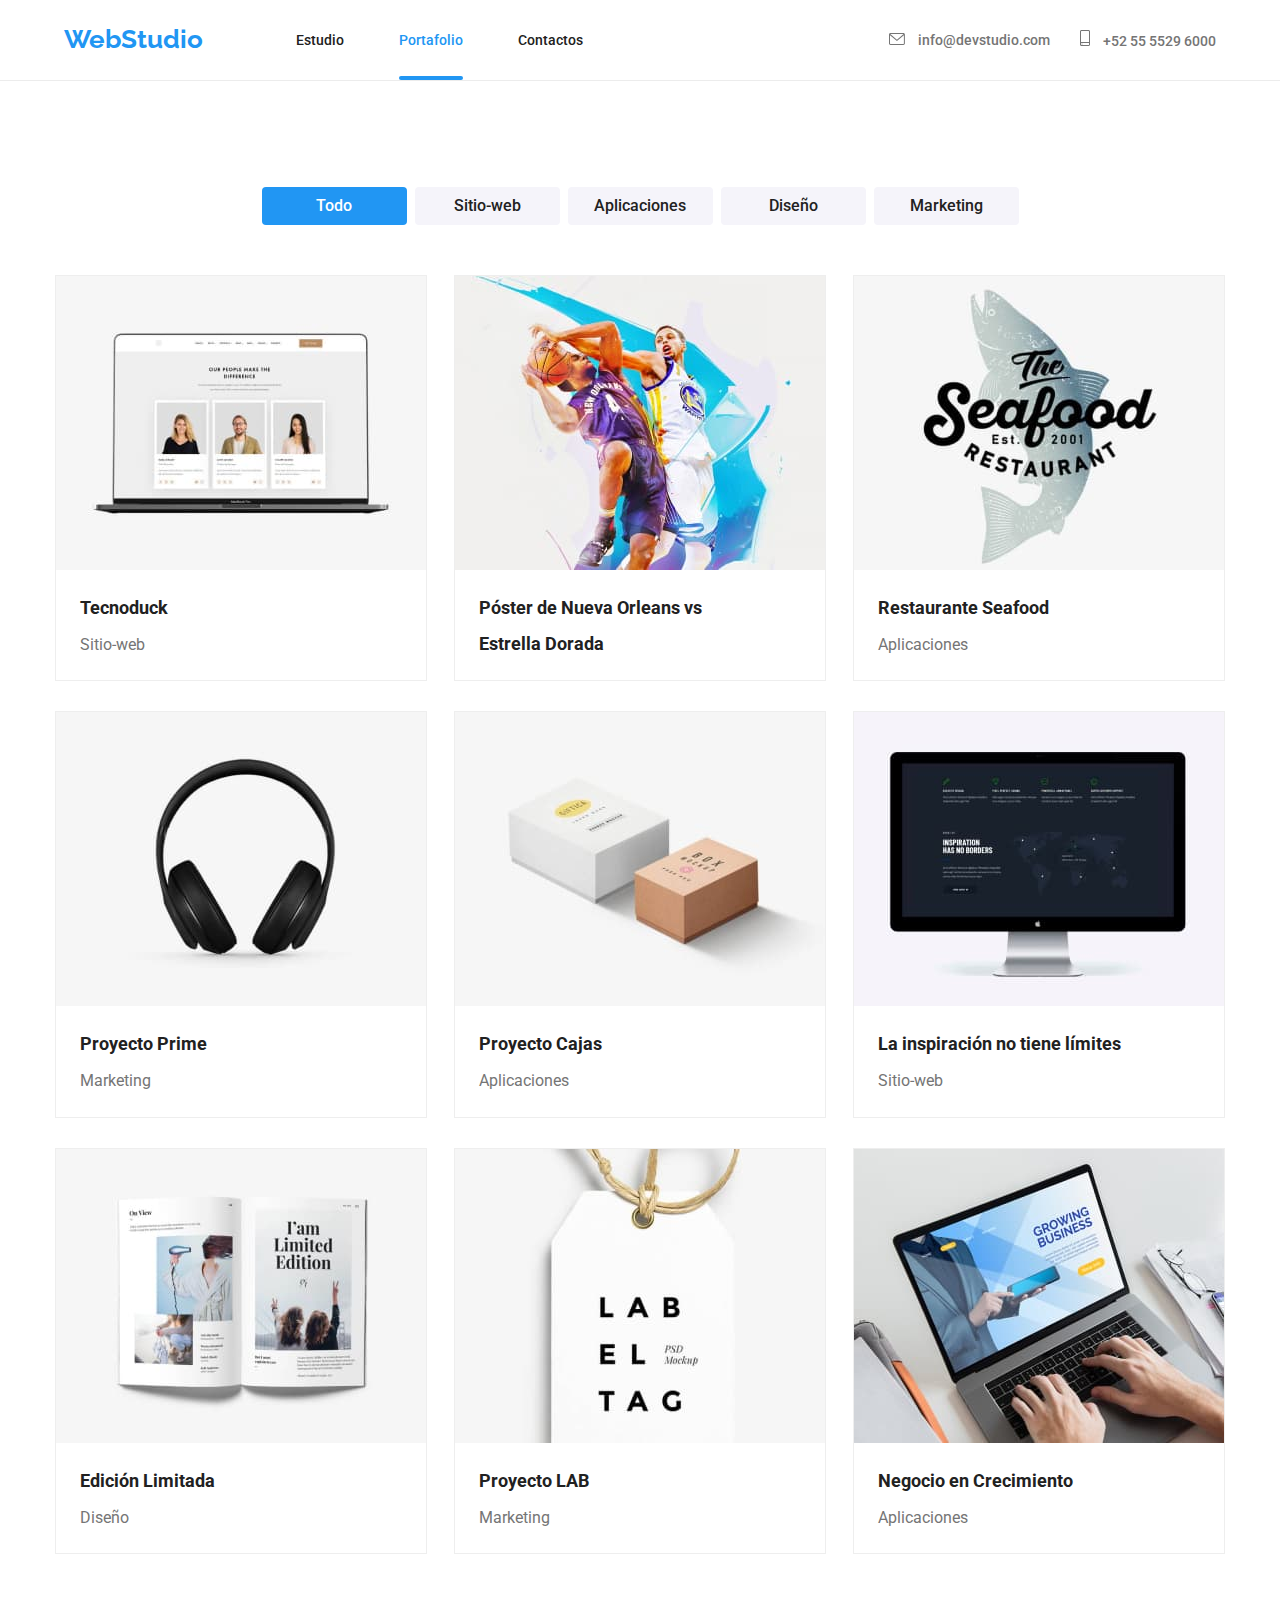
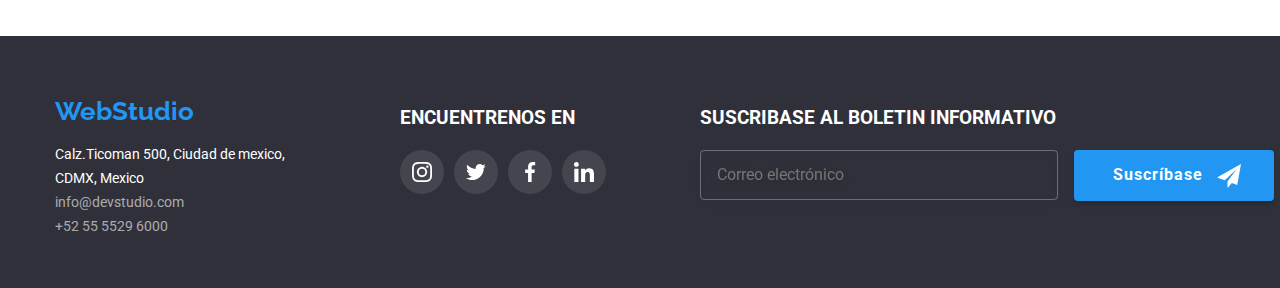
==== portfolio.html @ 09fa2d39 "first-commit" ====
<!DOCTYPE html>
<html lang="en">
  <head>
    <meta charset="UTF-8" />
    <meta http-equiv="X-UA-Compatible" content="IE=edge" />
    <meta name="viewport" content="width=device-width, initial-scale=1.0" />
    <link rel="stylesheet" href="./CSS/main.min.css" />
    <link rel="preconnect" href="https://fonts.googleapis.com" />
    <link rel="preconnect" href="https://fonts.gstatic.com" crossorigin />
    <link
      rel="stylesheet"
      href="https://cdnjs.cloudflare.com/ajax/libs/modern-normalize/1.0.0/modern-normalize.min.css"
    />
    <link
      href="https://fonts.googleapis.com/css2?family=Raleway:ital,wght@0,700;1,700&family=Roboto:ital,wght@0,400;0,500;0,700;0,900;1,400;1,500;1,700;1,900&display=swap"
      rel="stylesheet"
    />
    <title>Document</title>
  </head>
  <body>
    <header class="border-header">
      <div class="container">
        <nav class="header__navbar">
          <div class="header__logo">
            <a class="logo link" href="./index.html">WebStudio</a>
          </div>
          <ul class="link header__navigation">
            <li class="header__item">
              <a
                class="header__link"
                href="./index.html "
                target="_self"
                rel="noopener noreferrer"
                >Estudio</a
              >
            </li>
            <li class="header__item">
              <a
                class="header__link header__link--current"
                href="#"
                target="_self"
                rel="noopener noreferrer"
                >Portafolio</a
              >
            </li>
            <li class="header__item">
              <a
                class="header__link"
                href="#"
                target="_blank"
                rel="noopener noreferrer"
                >Contactos</a
              >
            </li>
          </ul>
          <div class="header">
            <ul class="link header__contacts">
              <li class="header__contact__item">
                <a
                  href="mailto:info@devstudio.com"
                  class="header__contact__link link"
                  ><svg class="header__contact__icon" width="16" height="12">
                    <use href="./images/icons.svg#icon-email"></use>
                  </svg>
                  info@devstudio.com</a
                >
              </li>
              <li class="header__contact__item padding-left">
                <a href="tel:+525555296000" class="header__contact__link link"
                  ><svg class="header__contact__icon" width="10" height="16">
                    <use href="./images/icons.svg#icon-icon-phone"></use>
                  </svg>
                  +52 55 5529 6000</a
                >
              </li>
            </ul>
          </div>
        </nav>
      </div>
    </header>
    <main>
      <div class="container">
        <ul class="link filter-buttons">
          <li class="filter-buttons__item">
            <button class="button-filter button-filter--current" type="button">
              Todo
            </button>
          </li>
          <li class="filter-buttons__item">
            <button class="button-filter button-filter--focused" type="button">
              Sitio-web
            </button>
          </li>
          <li class="filter-buttons__item">
            <button class="button-filter button-filter--focused" type="button">
              Aplicaciones
            </button>
          </li>
          <li class="filter-buttons__item">
            <button class="button-filter button-filter--focused" type="button">
              Diseño
            </button>
          </li>
          <li class="filter-buttons__item">
            <button class="button-filter button-filter--focused" type="button">
              Marketing
            </button>
          </li>
        </ul>
      </div>
      <div class="container">
        <ul class="link portfolio-section">
          <li class="portfolio-section__card portfolio-section__card--hover">
            <a class="link" href="#">
              <div class="portfolio-section__card--hidden">
                <img
                  src="./images/laptop.jpg"
                  alt="laptop-tecnoduck"
                  width="370"
                  height="294"
                />
                <div class="portfolio-section__card--overlay">
                  <p class="portfolio-section__overlay__description">
                    Tecnoduck es una plataforma de distribución de coronavirus
                    de última generación. Las compañías usan esta plataforma
                    para el espionaje digital y los ataques a los servidores
                    seguros de la competencia.
                  </p>
                </div>
              </div>
              <h3 class="portfolio-section__project">Tecnoduck</h3>
              <p class="portfolio-section__category">Sitio-web</p>
            </a>
          </li>
          <li class="portfolio-section__card portfolio-section__card--hover">
            <a class="link" href="#">
              <div class="portfolio-section__card--hidden">
                <img
                  src="./images/posterbasketball.jpg"
                  alt="poster-basketball"
                  width="370"
                  height="294"
                />
                <div class="portfolio-section__card--overlay">
                  <p class="portfolio-section__overlay__description">
                    Lorem ipsum, dolor sit amet consectetur adipisicing elit.
                    Odio nesciunt reprehenderit libero repellat dicta quisquam,
                    harum voluptates natus dolorem, porro doloribus obcaecati
                    enim hic velit dolorum maiores error modi quo.
                  </p>
                </div>
              </div>
              <h3 class="portfolio-section__project">
                Póster de Nueva Orleans vs <br />
                Estrella Dorada
              </h3>
            </a>
          </li>
          <li class="portfolio-section__card portfolio-section__card--hover">
            <a class="link" href="#">
              <div class="portfolio-section__card--hidden">
                <img
                  src="./images/restaurant.jpg"
                  alt="logo-restaurant"
                  width="370"
                  height="294"
                />
                <div class="portfolio-section__card--overlay">
                  <p class="portfolio-section__overlay__description">
                    Lorem ipsum, dolor sit amet consectetur adipisicing elit.
                    Iure odit itaque temporibus! Delectus ab in asperiores,
                    error atque omnis magni inventore maiores culpa fugiat
                    dolorem fugit dolores mollitia ipsa magnam!
                  </p>
                </div>
              </div>
              <h3 class="portfolio-section__project">Restaurante Seafood</h3>
              <p class="portfolio-section__category">Aplicaciones</p></a
            >
          </li>
          <li class="portfolio-section__card portfolio-section__card--hover">
            <a class="link" href="#"
              ><div class="portfolio-section__card--hidden">
                <img
                  src="./images/headphones.jpg"
                  alt="headphones"
                  width="370"
                  height="294"
                />
                <div class="portfolio-section__card--overlay">
                  <p class="portfolio-section__overlay__description">
                    Lorem ipsum dolor sit amet consectetur adipisicing elit.
                    Iste error voluptate illum delectus minus! Corrupti
                    reprehenderit labore, incidunt nesciunt magni porro,
                    mollitia ducimus maiores ad quae quam facere voluptatum!
                    Rem!s
                  </p>
                </div>
              </div>
              <h3 class="portfolio-section__project">Proyecto Prime</h3>
              <p class="portfolio-section__category">Marketing</p></a
            >
          </li>
          <li class="portfolio-section__card portfolio-section__card--hover">
            <a class="link" href="#"
              ><div class="portfolio-section__card--hidden">
                <img
                  src="./images/box.jpg"
                  alt="box"
                  width="370"
                  height="294"
                />
                <div class="portfolio-section__card--overlay">
                  <p class="portfolio-section__overlay__description">
                    Lorem ipsum dolor sit amet consectetur adipisicing elit.
                    Veritatis provident asperiores autem incidunt ea accusamus,
                    adipisci dolore perspiciatis tempora eum minus placeat
                    sapiente voluptatem obcaecati? Ab, maiores. Aspernatur,
                    porro iure.
                  </p>
                </div>
              </div>
              <h3 class="portfolio-section__project">Proyecto Cajas</h3>
              <p class="portfolio-section__category">Aplicaciones</p></a
            >
          </li>
          <li class="portfolio-section__card portfolio-section__card--hover">
            <a class="link" href="#"
              ><div class="portfolio-section__card--hidden">
                <img src="./images/pc.jpg" alt="pc" width="370" height="294" />
                <div class="portfolio-section__card--overlay">
                  <p class="portfolio-section__overlay__description">
                    Lorem, ipsum dolor sit amet consectetur adipisicing elit.
                    Mollitia deserunt amet iure sapiente voluptates beatae in
                    rerum possimus, debitis illo quae eveniet. Doloremque,
                    voluptatibus perspiciatis. Reiciendis expedita quibusdam
                    officia delectus?
                  </p>
                </div>
              </div>

              <h3 class="portfolio-section__project">
                La inspiración no tiene límites
              </h3>
              <p class="portfolio-section__category">Sitio-web</p></a
            >
          </li>
          <li class="portfolio-section__card portfolio-section__card--hover">
            <a class="link" href="#"
              ><div class="portfolio-section__card--hidden">
                <img
                  src="./images/book.jpg"
                  alt="book"
                  width="370"
                  height="294"
                />
                <div class="portfolio-section__card--overlay">
                  <p class="portfolio-section__overlay__description">
                    Lorem ipsum dolor sit amet consectetur adipisicing elit.
                    Tenetur recusandae totam eaque iusto mollitia veritatis eum
                    odit! Beatae, sequi. Non reiciendis, ipsa cum soluta commodi
                    ex tenetur. Et, laborum nostrum.
                  </p>
                </div>
              </div>

              <h3 class="portfolio-section__project">Edición Limitada</h3>
              <p class="portfolio-section__category">Diseño</p></a
            >
          </li>
          <li class="portfolio-section__card portfolio-section__card--hover">
            <a class="link" href="#"
              ><div class="portfolio-section__card--hidden">
                <img
                  src="./images/proyectlab.jpg"
                  alt="proyect-marketing"
                  width="370"
                  height="294"
                />
                <div class="portfolio-section__card--overlay">
                  <p class="portfolio-section__overlay__description">
                    Lorem ipsum dolor sit amet consectetur adipisicing elit.
                    Consectetur nulla fugiat vitae officia, quam veniam odit
                    sit, fuga, quisquam doloribus quis. Necessitatibus eaque
                    dicta dolores maxime maiores amet dolorum similique.
                  </p>
                </div>
              </div>

              <h3 class="portfolio-section__project">Proyecto LAB</h3>
              <p class="portfolio-section__category">Marketing</p></a
            >
          </li>
          <li class="portfolio-section__card portfolio-section__card--hover">
            <a class="link" href="#"
              ><div class="portfolio-section__card--hidden">
                <img
                  src="./images/bussines.jpg"
                  alt="app-bussines"
                  width="370"
                  height="294"
                />
                <div class="portfolio-section__card--overlay">
                  <p class="portfolio-section__overlay__description">
                    Lorem ipsum dolor sit amet consectetur adipisicing elit.
                    Voluptatum rem nesciunt, quasi consequatur consectetur
                    laudantium eveniet asperiores autem reprehenderit. Voluptate
                    voluptatem qui dolorem blanditiis molestias possimus rerum
                    tempora facere illum!
                  </p>
                </div>
              </div>
              <h3 class="portfolio-section__project">Negocio en Crecimiento</h3>
              <p class="portfolio-section__category">Aplicaciones</p></a
            >
          </li>
        </ul>
      </div>
    </main>
    <div class="footer">
      <footer class="container">
        <a class="logo link" href="./index.html"> WebStudio</a>
        <address class="contact-footer">
          <ul class="link footer-nav">
            <li class="footer-nav__item">
              <a
                class="footer-nav__link link"
                href="#"
                target="_blank"
                rel="noopner noreferrer"
                >Calz.Ticoman 500, Ciudad de mexico, CDMX, Mexico</a
              >
            </li>
            <li class="footer-nav__item">
              <a
                class="footer-nav__link--focused link"
                href="mailto:info@devstudio.com"
                >info@devstudio.com</a
              >
            </li>
            <li class="footer-nav__item">
              <a class="footer-nav__link--focused link" href="+525555296000"
                >+52 55 5529 6000</a
              >
            </li>
          </ul>
        </address>

        <div class="footer-social">
          <h3 class="footer-social__title">ENCUENTRENOS EN</h3>
          <div class="icons-socials">
            <a class="icons-socials--focused">
              <svg class="icon-social" width="20" height="20">
                <use href="./images/icons.svg#icon-instagram"></use>
              </svg>
            </a>
            <a class="icons-socials--focused">
              <svg class="icon-social" width="20" height="20">
                <use href="./images/icons.svg#icon-twitter"></use>
              </svg>
            </a>
            <a class="icons-socials--focused">
              <svg class="icon-social" width="20" height="20">
                <use href="./images/icons.svg#icon-facebook"></use>
              </svg>
            </a>
            <a class="icons-socials--focused">
              <svg class="icon-social" width="20" height="20">
                <use href="./images/icons.svg#icon-linkedin"></use>
              </svg>
            </a>
          </div>
        </div>
        <div class="suscription-footer">
          <form>
            <h3 class="suscription-footer__title">
              SUSCRIBASE AL BOLETIN INFORMATIVO
            </h3>
            <input
              class="suscription"
              type="email"
              name="email"
              placeholder="Correo electrónico"
            />
            <button class="suscription-button" type="submit">
              Suscríbase
              <svg class="suscription-button__icon" width="24" height="24">
                <use href="./images/icons.svg#icon-suscription"></use>
              </svg>
            </button>
          </form>
        </div>
      </footer>
    </div>
  </body>
</html>
---- CSS/main.min.css ----
body,button{font-family:Roboto,verdana,sans-serif!important;color:#212121}.container{width:1200px;padding-left:15px;padding-right:15px;margin-left:auto;margin-right:auto}.link{text-decoration:none;list-style-type:none}.padding-left{padding-left:30px}.section-hero{height:600px;display:-webkit-box;display:-ms-flexbox;display:flex;-webkit-box-orient:vertical;-webkit-box-direction:normal;-ms-flex-direction:column;flex-direction:column;-webkit-box-align:center;-ms-flex-align:center;align-items:center;padding-top:200px;padding-bottom:200px;padding-left:310px;padding-right:310px;margin-bottom:0;background-image:-webkit-gradient(linear,left top,right top,from(rgba(47,48,58,.4)),to(rgba(47,48,58,.4))),url(../images/bg-main.jpg);background-image:-o-linear-gradient(left,rgba(47,48,58,.4),rgba(47,48,58,.4)),url(../images/bg-main.jpg);background-image:linear-gradient(to right,rgba(47,48,58,.4),rgba(47,48,58,.4)),url(../images/bg-main.jpg);background-size:cover;background-repeat:no-repeat}.section-hero__title{color:#fff;font-weight:900;font-size:44px;line-height:1.3;text-align:center;letter-spacing:.06em;margin-top:0;margin-bottom:30px}.section-hero__button{background-color:#2196f3;color:#fff;cursor:pointer;font-weight:700;font-size:16px;line-height:1.9;border:0;border-radius:4px;width:261px;padding:10px 32px 10px 32px}.section-hero__button:hover{color:#188ce8}.section-hero__button:focus{color:#188ce8}.section-hero__button:active{color:#fff}.about-section{display:-webkit-box;display:-ms-flexbox;display:flex;-webkit-box-pack:justify;-ms-flex-pack:justify;justify-content:space-between;padding-left:0;margin:0;padding-top:89px;padding-bottom:94px}.about-section .about-section__item{padding-right:30px}.about-section .about-section__item .about-section__icon{display:-webkit-box;display:-ms-flexbox;display:flex;-webkit-box-pack:center;-ms-flex-pack:center;justify-content:center;-webkit-box-align:center;-ms-flex-align:center;align-items:center;background-color:#f5f4fa;border-radius:4px;width:270px;height:120px}.about-section .about-section__item .about-section__caption{color:#212121;font-weight:700;font-size:14px;line-height:1.1;letter-spacing:.03em;margin-top:30px}.about-section .about-section__item .about-section__content{color:#757575;font-weight:400;font-size:14px;line-height:1.7;letter-spacing:.03em}.services{display:-webkit-box;display:-ms-flexbox;display:flex;-webkit-box-orient:vertical;-webkit-box-direction:normal;-ms-flex-direction:column;flex-direction:column;padding-bottom:94px;margin-bottom:0}.services .services__title{display:-webkit-box;display:-ms-flexbox;display:flex;-webkit-box-pack:center;-ms-flex-pack:center;justify-content:center;margin-top:0;color:#212121;font-weight:700;font-size:36px;line-height:1.2;margin-bottom:55px}.service-cards{display:-webkit-box;display:-ms-flexbox;display:flex;-webkit-box-orient:horizontal;-webkit-box-direction:normal;-ms-flex-direction:row;flex-direction:row;-webkit-box-pack:justify;-ms-flex-pack:justify;justify-content:space-between;padding:0;margin-top:0;margin-bottom:0}.service-cards__card{position:relative;overflow:hidden}.service-cards__card>.service-cards__label{position:absolute;top:224px;right:0;left:0;bottom:0;margin:0;background-color:rgba(47,48,58,.8);height:70px;color:#fff;font-weight:700;font-size:14px;line-height:16px;text-align:center;display:-webkit-box;display:-ms-flexbox;display:flex;-webkit-box-pack:center;-ms-flex-pack:center;justify-content:center;-webkit-box-align:center;-ms-flex-align:center;align-items:center}.section-3{background-color:#f5f4fa;padding-top:89px;padding-bottom:94px}.our-team{display:-webkit-box;display:-ms-flexbox;display:flex;-webkit-box-orient:vertical;-webkit-box-direction:normal;-ms-flex-direction:column;flex-direction:column}.our-team .our-team__title{display:-webkit-box;display:-ms-flexbox;display:flex;-webkit-box-pack:center;-ms-flex-pack:center;justify-content:center;margin:0;padding-bottom:50px;font-weight:700;font-size:36px;letter-spacing:.03em}.team-cards{display:-webkit-box;display:-ms-flexbox;display:flex;-webkit-box-pack:justify;-ms-flex-pack:justify;justify-content:space-between;padding:0;margin:0;font-weight:500;font-size:16px;line-height:1.2}.team-cards .team-cards__member{background-color:#fff;-webkit-box-shadow:0 1px 3px rgba(0,0,0,.12),0 1px 1px rgba(0,0,0,.14),0 2px 1px rgba(0,0,0,.2);box-shadow:0 1px 3px rgba(0,0,0,.12),0 1px 1px rgba(0,0,0,.14),0 2px 1px rgba(0,0,0,.2);border-radius:0 0 4px 4px}.member-card-body{display:-webkit-box;display:-ms-flexbox;display:flex;-webkit-box-orient:vertical;-webkit-box-direction:normal;-ms-flex-direction:column;flex-direction:column;-webkit-box-align:center;-ms-flex-align:center;align-items:center;padding-bottom:30px}.member-card-body .member-card-body__name{padding:30px 0 10px 0;margin:0;font-weight:500;font-size:16px;line-height:1.2}.member-card-body .member-card-body__position{display:-webkit-box;display:-ms-flexbox;display:flex;-webkit-box-pack:center;-ms-flex-pack:center;justify-content:center;padding:0 0 16px 0;margin:0;color:#757575;font-size:16px;font-weight:400;line-height:1.2}.member-card-body__social{width:100%;display:-webkit-box;display:-ms-flexbox;display:flex;-webkit-box-pack:space-evenly;-ms-flex-pack:space-evenly;justify-content:space-evenly}.member-card-body__social .member-card-body__icon--focused{display:-ms-grid;display:grid;place-items:center;width:44px;height:44px;background-color:#fff;border-radius:50px;cursor:pointer;-webkit-transition:background-color 250ms cubic-bezier(.4,0,.2,1);-o-transition:background-color 250ms cubic-bezier(.4,0,.2,1);transition:background-color 250ms cubic-bezier(.4,0,.2,1)}.member-card-body__social .member-card-body__icon--focused:hover{background-color:#2196f3}.member-card-body__social .member-card-body__icon--focused:hover .icon--focused{fill:#fff}.member-card-body__social .member-card-body__icon--focused:focus{background-color:#2196f3}.icon{fill:#afb1bb;-webkit-transition:fill 250ms cubic-bezier(.4,0,.2,1);-o-transition:fill 250ms cubic-bezier(.4,0,.2,1);transition:fill 250ms cubic-bezier(.4,0,.2,1)}.customers{display:-webkit-box;display:-ms-flexbox;display:flex;-webkit-box-orient:vertical;-webkit-box-direction:normal;-ms-flex-direction:column;flex-direction:column;-webkit-box-pack:center;-ms-flex-pack:center;justify-content:center;-webkit-box-align:center;-ms-flex-align:center;align-items:center;width:1200px;padding:59px 0 151px 0;margin-left:auto;margin-right:auto}.customers .customers__title{font-weight:700;font-size:36px;line-height:42px;letter-spacing:.03em}.customer-logos{display:-webkit-box;display:-ms-flexbox;display:flex;-webkit-box-pack:justify;-ms-flex-pack:justify;justify-content:space-between;width:100%;padding:0}.customer-logos .customer-logos__item--focused{display:-webkit-box;display:-ms-flexbox;display:flex;-webkit-box-pack:center;-ms-flex-pack:center;justify-content:center;-webkit-box-align:center;-ms-flex-align:center;align-items:center;padding-top:9px;border:1px solid #afb1bb;border-radius:4px;width:170px;height:81px;cursor:pointer;-webkit-transition:border 250ms cubic-bezier(.4,0,.2,1);-o-transition:border 250ms cubic-bezier(.4,0,.2,1);transition:border 250ms cubic-bezier(.4,0,.2,1)}.customer-logos .customer-logos__item--focused:hover{border:1px solid #2196f3}.customer-logos .customer-logos__item--focused:hover .customer-logos__link--focused{fill:#2196f3}.customer-logos .customer-logos__item--focused .customer-logos__link--focused{fill:#afb1bb;-webkit-transition:fill 250ms cubic-bezier(.4,0,.2,1);-o-transition:fill 250ms cubic-bezier(.4,0,.2,1);transition:fill 250ms cubic-bezier(.4,0,.2,1)}.portfolio-section{display:-webkit-box;display:-ms-flexbox;display:flex;-ms-flex-wrap:wrap;flex-wrap:wrap;-webkit-box-pack:justify;-ms-flex-pack:justify;justify-content:space-between;padding:0 0 82px 0;margin:0}.portfolio-section .portfolio-section__card{position:relative;background-color:#fff;border:1px solid #eee;margin-bottom:30px;-webkit-transition:-webkit-box-shadow 250ms cubic-bezier(.4,0,.2,1);transition:-webkit-box-shadow 250ms cubic-bezier(.4,0,.2,1);-o-transition:box-shadow 250ms cubic-bezier(.4,0,.2,1);transition:box-shadow 250ms cubic-bezier(.4,0,.2,1);transition:box-shadow 250ms cubic-bezier(.4,0,.2,1),-webkit-box-shadow 250ms cubic-bezier(.4,0,.2,1)}.portfolio-section .portfolio-section__card:nth-child(n+7){margin-bottom:0}.portfolio-section .portfolio-section__card:hover .portfolio-section__card--overlay{-webkit-transform:translateY(0);-ms-transform:translateY(0);transform:translateY(0)}.portfolio-section .portfolio-section__card--hover:hover{-webkit-box-shadow:0 1px 1px rgba(0,0,0,.12),0 4px 4px rgba(0,0,0,.06),1px 4px 6px rgba(0,0,0,.16);box-shadow:0 1px 1px rgba(0,0,0,.12),0 4px 4px rgba(0,0,0,.06),1px 4px 6px rgba(0,0,0,.16)}.portfolio-section .portfolio-section__card--hover:focus{-webkit-box-shadow:0 1px 1px rgba(0,0,0,.12),0 4px 4px rgba(0,0,0,.06),1px 4px 6px rgba(0,0,0,.16);box-shadow:0 1px 1px rgba(0,0,0,.12),0 4px 4px rgba(0,0,0,.06),1px 4px 6px rgba(0,0,0,.16)}.portfolio-section__card--hidden{position:relative;overflow:hidden;height:294px}.portfolio-section__card--overlay{position:absolute;top:0;width:370px;height:294px;background-color:rgba(33,150,243,.9);padding:63px 24px;-webkit-transform:translateY(105%);-ms-transform:translateY(105%);transform:translateY(105%);-webkit-transition:-webkit-transform 250ms cubic-bezier(.4,0,.2,1);transition:-webkit-transform 250ms cubic-bezier(.4,0,.2,1);-o-transition:transform 250ms cubic-bezier(.4,0,.2,1);transition:transform 250ms cubic-bezier(.4,0,.2,1);transition:transform 250ms cubic-bezier(.4,0,.2,1),-webkit-transform 250ms cubic-bezier(.4,0,.2,1)}.portfolio-section__card--overlay .portfolio-section__overlay__description{padding:0;font-weight:400;font-size:18px;line-height:28px;letter-spacing:.03em;color:#fff}.portfolio-section__project{display:-webkit-box;display:-ms-flexbox;display:flex;-webkit-box-pack:start;-ms-flex-pack:start;justify-content:flex-start;padding:20px 24px 4px 24px;margin:0;color:#212121;font-weight:700;font-size:18px;line-height:2}.portfolio-section__category{display:-webkit-box;display:-ms-flexbox;display:flex;-webkit-box-pack:start;-ms-flex-pack:start;justify-content:flex-start;padding:0 24px 20px 24px;margin:0;color:#757575;font-size:16px;line-height:1.9}.logo{display:-webkit-box;display:-ms-flexbox;display:flex;font-family:Raleway,sans-serif;color:#2196f3;font-weight:700;font-size:26px;line-height:1.2}.header__navbar{height:80px;display:-webkit-box;display:-ms-flexbox;display:flex;-webkit-box-orient:horizontal;-webkit-box-direction:normal;-ms-flex-direction:row;flex-direction:row;-webkit-box-pack:center;-ms-flex-pack:center;justify-content:center;padding-top:32px;padding-bottom:32px;-webkit-box-align:center;-ms-flex-align:center;align-items:center}.border-header{border-bottom:1px solid #ececec}.header__navigation{width:380px;display:-webkit-box;display:-ms-flexbox;display:flex;padding-left:93px;margin:0;-webkit-box-pack:justify;-ms-flex-pack:justify;justify-content:space-between}.header__contacts{width:100%;display:-webkit-box;display:-ms-flexbox;display:flex;-webkit-box-align:center;-ms-flex-align:center;align-items:center;padding-left:306px;margin:0}.header__item .header__link{color:#212121;text-decoration:none;font-weight:500;font-size:14px;line-height:1.1;-webkit-transition:color 250ms cubic-bezier(.4,0,.2,1);-o-transition:color 250ms cubic-bezier(.4,0,.2,1);transition:color 250ms cubic-bezier(.4,0,.2,1)}.header__item .header__link:hover{color:#2196f3}.header__item .header__link:focus{color:#2196f3}.header__item .header__link--current{color:#2196f3;position:relative}.header__item .header__link--current::after{content:"";position:absolute;left:0;top:44px;bottom:0;display:inline-block;width:100%;height:4px;background-color:#2196f3;border-radius:2px}.header__contact__item .header__contact__link{color:#757575;font-weight:500;font-size:14px;line-height:1.1;-webkit-transition:color 250ms cubic-bezier(.4,0,.2,1);-o-transition:color 250ms cubic-bezier(.4,0,.2,1);transition:color 250ms cubic-bezier(.4,0,.2,1)}.header__contact__item .header__contact__link:hover{color:#2196f3}.header__contact__item .header__contact__link:focus{color:#2196f3}.header__contact__item .header__contact__icon{fill:currentColor;margin-right:10px}.header__contact__item .header__contact__icon:hover{fill:#2196f3}.footer{position:relative;background-color:#2f303a;height:252px;padding:60px 0 60px 0}.contact-footer .footer-nav{margin:6 0 0 0;padding:0;width:231px}.contact-footer .footer-nav .footer-nav__item .footer-nav__link{color:#fff;font-style:normal;font-weight:400;font-size:14px;line-height:1.7}.contact-footer .footer-nav .footer-nav__item .footer-nav__link--focused{color:rgba(255,255,255,.6);font-style:normal;font-weight:400;font-size:14px;line-height:1.7;-webkit-transition:color 250ms cubic-bezier(.4,0,.2,1);-o-transition:color 250ms cubic-bezier(.4,0,.2,1);transition:color 250ms cubic-bezier(.4,0,.2,1)}.contact-footer .footer-nav .footer-nav__item .footer-nav__link--focused:hover{color:#2196f3}.contact-footer .footer-nav .footer-nav__item .footer-nav__link--focused:focus{color:#2196f3}.footer-social{width:206px;position:absolute;left:400px;bottom:100px;top:72px}.footer-social .footer-social__title{margin:0 0 20px 0;color:#fff}.icons-socials{width:100%;display:-webkit-box;display:-ms-flexbox;display:flex;-webkit-box-pack:justify;-ms-flex-pack:justify;justify-content:space-between}.icons-socials .icons-socials--focused{display:-ms-grid;display:grid;place-items:center;width:44px;height:44px;background-color:rgba(255,255,255,.1);border-radius:50px;cursor:pointer;-webkit-transition:background-color 250ms cubic-bezier(.4,0,.2,1);-o-transition:background-color 250ms cubic-bezier(.4,0,.2,1);transition:background-color 250ms cubic-bezier(.4,0,.2,1)}.icons-socials .icons-socials--focused:hover{background-color:#2196f3}.icons-socials .icons-socials--focused .icon-social{fill:#fff}.suscription-footer{position:absolute;left:700px;top:72px}.suscription-footer__title{margin:0 0 20px 0;color:#fff}.suscription{width:358px;height:50px;padding:15px 0 15px 16px;background-color:transparent;border:1px solid rgba(255,255,255,.3);-webkit-filter:drop-shadow(0 4px 4px rgba(0, 0, 0, .15));filter:drop-shadow(0 4px 4px rgba(0, 0, 0, .15));border-radius:4px;color:#fff}.suscription:focus-visible{outline:0}.suscription-button{background-color:#2196f3;color:#fff;cursor:pointer;text-align:left;font-weight:700;font-size:16px;line-height:1.9;letter-spacing:.06em;border:0;border-radius:4px;width:200px;padding:10px 30px 10px 39px;margin-left:12px;-webkit-box-shadow:0 4px 4px rgba(0,0,0,.15);box-shadow:0 4px 4px rgba(0,0,0,.15)}.suscription-button .suscription-button__icon{fill:#fff;position:absolute;left:90%;top:60%}.filter-buttons{display:-webkit-box;display:-ms-flexbox;display:flex;-webkit-box-pack:center;-ms-flex-pack:center;justify-content:center;padding:106px 0 50px 0;margin:0}.filter-buttons .button-filter--current{background-color:#2196f3;color:#fff}.filter-buttons .filter-buttons__item{display:block;padding:0 8px 0 0}.filter-buttons .filter-buttons__item:last-child{padding-right:0}.button-filter{width:145px;height:38px;background-color:#f5f4fa;color:#212121;font-weight:500;font-size:16px;line-height:1.6;cursor:pointer;border-radius:4px;border:none;-webkit-transition:background-color 250ms cubic-bezier(.4,0,.2,1),color 250ms cubic-bezier(.4,0,.2,1);-o-transition:background-color 250ms cubic-bezier(.4,0,.2,1),color 250ms cubic-bezier(.4,0,.2,1);transition:background-color 250ms cubic-bezier(.4,0,.2,1),color 250ms cubic-bezier(.4,0,.2,1)}.button-filter--focused:hover{background-color:#2196f3;color:#fff;-webkit-box-shadow:0 3px 1px rgba(0,0,0,.1),0 1px 2px rgba(0,0,0,.08),0 2px 2px rgba(0,0,0,.12);box-shadow:0 3px 1px rgba(0,0,0,.1),0 1px 2px rgba(0,0,0,.08),0 2px 2px rgba(0,0,0,.12);border-radius:4px}.button-filter--focused:focus{background-color:#2196f3;color:#fff;-webkit-box-shadow:0 3px 1px rgba(0,0,0,.1),0 1px 2px rgba(0,0,0,.08),0 2px 2px rgba(0,0,0,.12);box-shadow:0 3px 1px rgba(0,0,0,.1),0 1px 2px rgba(0,0,0,.08),0 2px 2px rgba(0,0,0,.12);border-radius:4px}.backdrop{position:fixed;width:100%;height:100vh;left:0;top:0;background-color:rgba(0,0,0,.2);opacity:1;visibility:visible;-webkit-transition:opacity 250ms cubic-bezier(.4,0,.2,1),visibility 250ms cubic-bezier(.4,0,.2,1);-o-transition:opacity 250ms cubic-bezier(.4,0,.2,1),visibility 250ms cubic-bezier(.4,0,.2,1);transition:opacity 250ms cubic-bezier(.4,0,.2,1),visibility 250ms cubic-bezier(.4,0,.2,1)}.backdrop.is-hidden{visibility:hidden;opacity:0;pointer-events:none}.backdrop.is-hidden .modal{-webkit-transform:translate(-50%,-50%) scale(.9);-ms-transform:translate(-50%,-50%) scale(.9);transform:translate(-50%,-50%) scale(.9)}.modal{position:fixed;left:50%;top:50%;width:528px;height:581px;padding:40px;background-color:#fff;-webkit-box-shadow:0 1px 3px rgba(0,0,0,.12),0 1px 1px rgba(0,0,0,.14),0 2px 1px rgba(0,0,0,.2);box-shadow:0 1px 3px rgba(0,0,0,.12),0 1px 1px rgba(0,0,0,.14),0 2px 1px rgba(0,0,0,.2);border-radius:4px;-webkit-transform:translate(-50%,-50%);-ms-transform:translate(-50%,-50%);transform:translate(-50%,-50%);-webkit-transition:-webkit-transform 250ms cubic-bezier(.4,0,.2,1);transition:-webkit-transform 250ms cubic-bezier(.4,0,.2,1);-o-transition:transform 250ms cubic-bezier(.4,0,.2,1);transition:transform 250ms cubic-bezier(.4,0,.2,1);transition:transform 250ms cubic-bezier(.4,0,.2,1),-webkit-transform 250ms cubic-bezier(.4,0,.2,1)}.btn-close--focused{position:absolute;left:490px;top:8px;right:8pX;width:30px;height:30px;padding:0;background:#fff;border:1px solid rgba(0,0,0,.1);border-radius:50%;cursor:pointer}.btn-close--focused:hover{fill:#2196f3}.contact-form .contact-form__paragraph{font-weight:700;font-size:20px;line-height:23px;text-align:center;letter-spacing:.03em;margin:0 0 12px 0}.contact-form .contact-form__label{display:-webkit-box;display:-ms-flexbox;display:flex;-webkit-box-orient:vertical;-webkit-box-direction:normal;-ms-flex-direction:column;flex-direction:column;color:#757575;font-weight:400;font-size:12px;line-height:14px;letter-spacing:.01em;margin-top:10px}.contact-form__field{display:-webkit-box;display:-ms-flexbox;display:flex;-webkit-box-align:center;-ms-flex-align:center;align-items:center;width:100%;margin-top:4px}.contact-form__field .input-field{width:448px;height:40px;border:1px solid rgba(33,33,33,.2);border-radius:4px;padding:12px 1px 12px 42px}.contact-form__field .contact-form__icon{position:absolute;left:55px}.input-field--focused:focus-visible{outline:0;border-color:#2196f3;-webkit-transition:border-color 250ms cubic-bezier(.4,0,.2,1);-o-transition:border-color 250ms cubic-bezier(.4,0,.2,1);transition:border-color 250ms cubic-bezier(.4,0,.2,1)}.input-field--focused:focus-visible+.contact-form__icon--focused{fill:#2196f3;-webkit-transition:fill 250ms cubic-bezier(.4,0,.2,1);-o-transition:fill 250ms cubic-bezier(.4,0,.2,1);transition:fill 250ms cubic-bezier(.4,0,.2,1)}.comment-field{width:448px;height:120px;resize:none;border:1px solid rgba(33,33,33,.2);border-radius:4px;margin-top:4px;padding:12px 16px 12px 16px}.comment-field::-moz-placeholder{color:rgba(117,117,117,.5)}.comment-field::-webkit-input-placeholder{color:rgba(117,117,117,.5)}.comment-field:-ms-input-placeholder{color:rgba(117,117,117,.5)}.comment-field::-ms-input-placeholder{color:rgba(117,117,117,.5)}.comment-field::placeholder{color:rgba(117,117,117,.5)}.comment-field:focus-visible{outline:0;border-color:#2196f3;-webkit-transition:border-color 250ms cubic-bezier(.4,0,.2,1);-o-transition:border-color 250ms cubic-bezier(.4,0,.2,1);transition:border-color 250ms cubic-bezier(.4,0,.2,1)}.policy-section{display:-webkit-box;display:-ms-flexbox;display:flex;width:100%;padding-left:15px;margin-top:20px}.policy-section .checkbox-hidden{-webkit-appearance:none;-moz-appearance:none;appearance:none}.policy-section .checkbox-hidden:checked+.policy-section__icon--accept{background-color:#2196f3}.policy-section .policy-section__icon{border:2px solid #212121;border-radius:2px;-webkit-transition:background-color 250ms cubic-bezier(.4,0,.2,1);-o-transition:background-color 250ms cubic-bezier(.4,0,.2,1);transition:background-color 250ms cubic-bezier(.4,0,.2,1);margin-top:5px}.policy-section__conditions{font-weight:400;font-size:14px;line-height:24px;letter-spacing:.03em;color:#757575;padding-left:8px}.form-submit{background-color:#2196f3;color:#fff;cursor:pointer;font-weight:700;font-size:16px;line-height:1.9;border:none;border-radius:4px;width:200px;padding:10px 75px 10px 75px;margin-top:15px;margin-left:124px}.form-submit:hover{-webkit-box-shadow:0 4px 4px rgba(0,0,0,.15);box-shadow:0 4px 4px rgba(0,0,0,.15)}.form-submit:active{color:#2196f3}
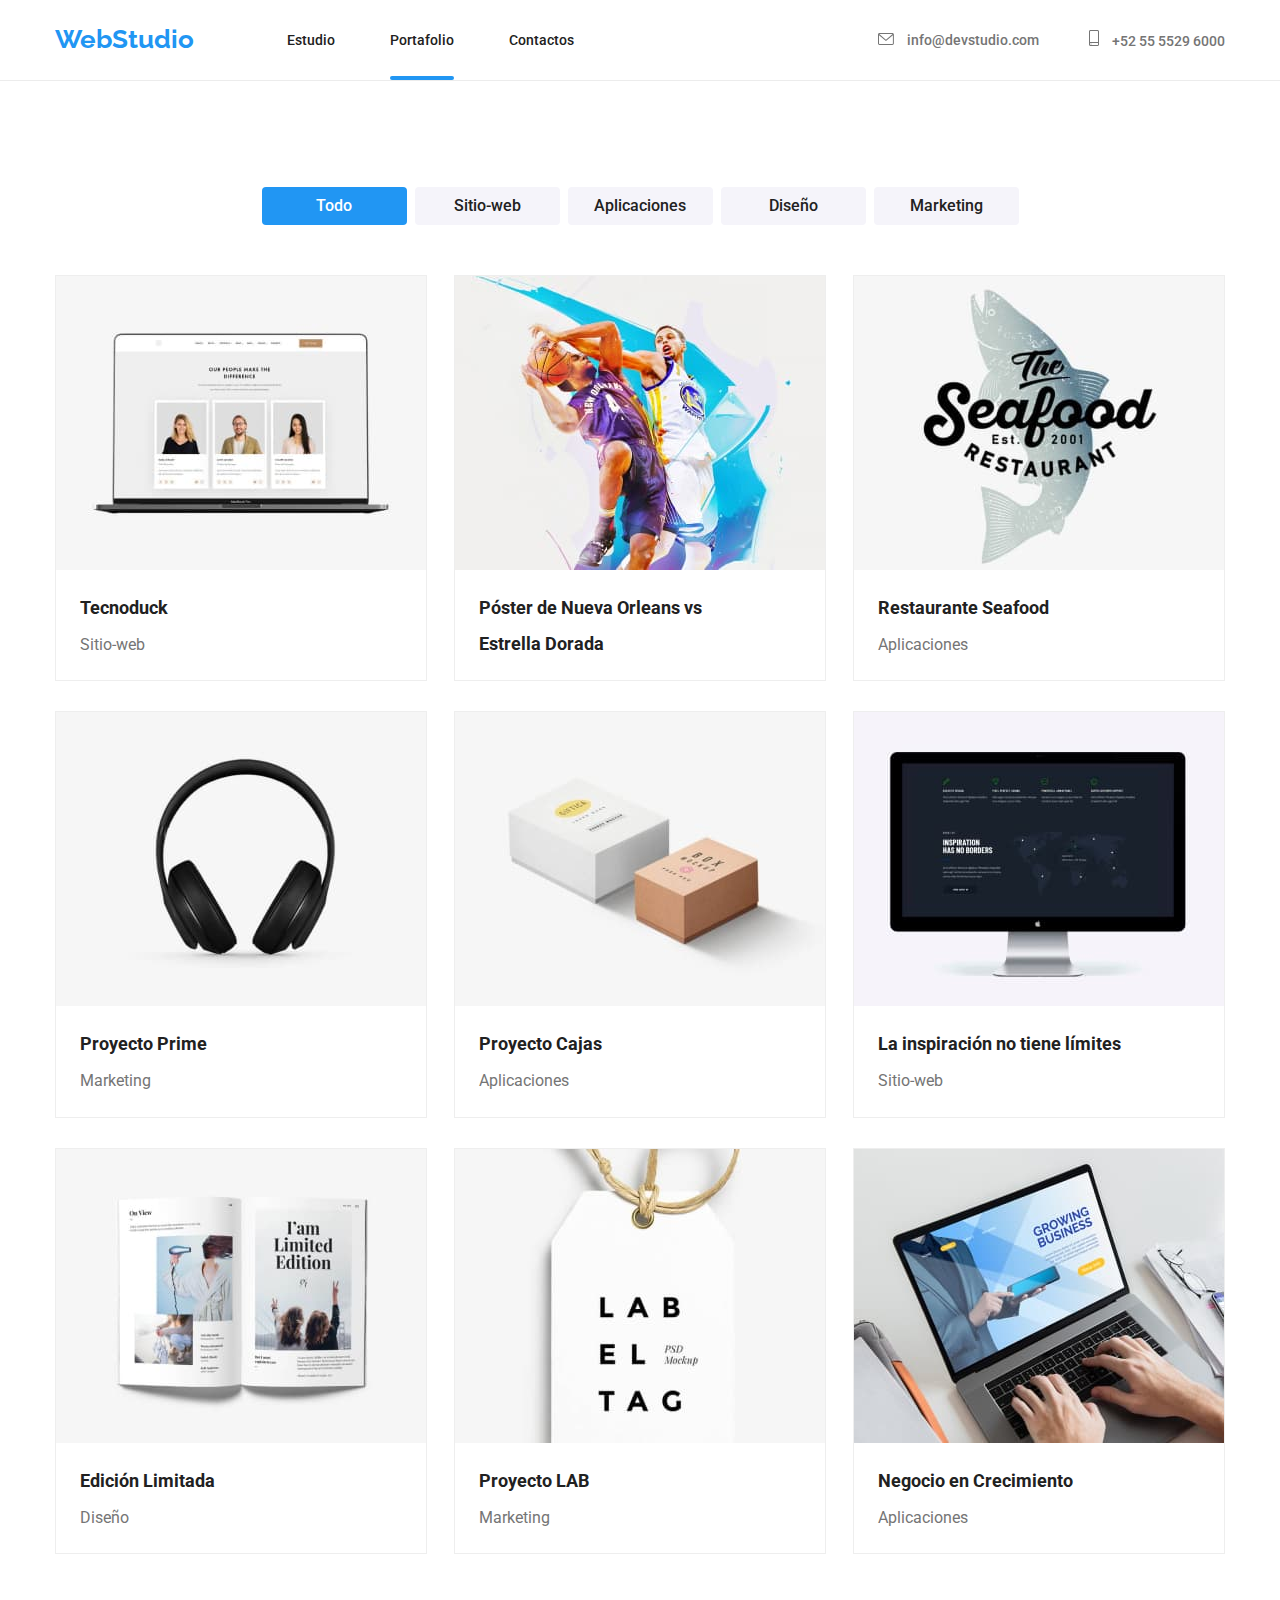
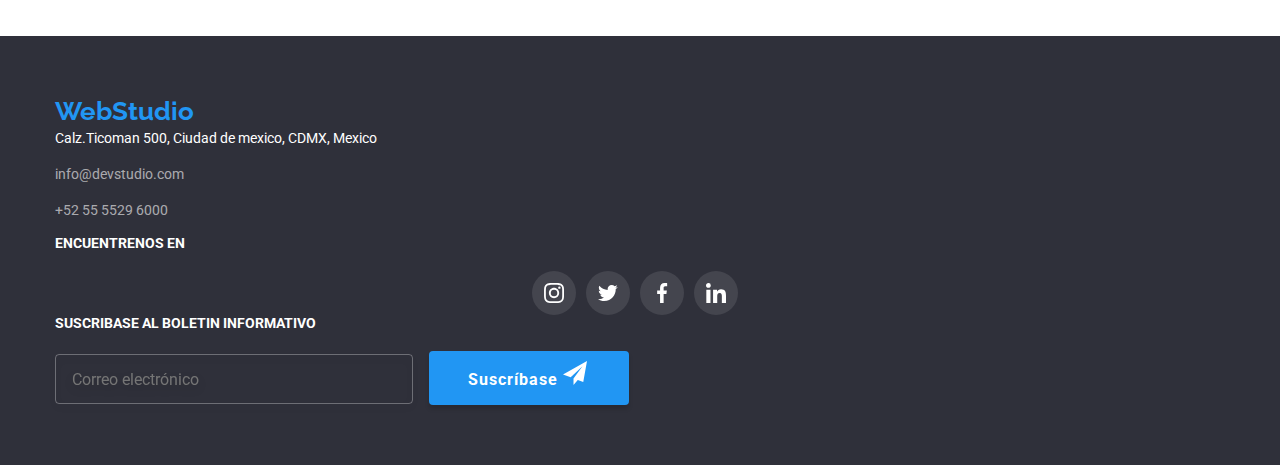
==== commit da71ecbb: "header-adaptable-portfolio" ====
--- a/portfolio.html
+++ b/portfolio.html
@@ -19,11 +19,30 @@
   </head>
   <body>
     <header class="border-header">
-      <div class="container">
+      <div class="container header-container">
         <nav class="header__navbar">
           <div class="header__logo">
             <a class="logo link" href="./index.html">WebStudio</a>
           </div>
+          <button
+            class="menu-toggle js-open-menu"
+            aria-expanded="false"
+            aria-controls="mobile-menu"
+          >
+            <svg
+              width="24"
+              height="24"
+              fill=""
+              viewBox="0 0 20 20"
+              xmlns="http://www.w3.org/2000/svg"
+            >
+              <path
+                fill-rule="evenodd"
+                d="M3 5a1 1 0 011-1h12a1 1 0 110 2H4a1 1 0 01-1-1zM3 10a1 1 0 011-1h12a1 1 0 110 2H4a1 1 0 01-1-1zM3 15a1 1 0 011-1h12a1 1 0 110 2H4a1 1 0 01-1-1z"
+                clip-rule="evenodd"
+              ></path>
+            </svg>
+          </button>
           <ul class="link header__navigation">
             <li class="header__item">
               <a
@@ -53,29 +72,27 @@
               >
             </li>
           </ul>
-          <div class="header">
-            <ul class="link header__contacts">
-              <li class="header__contact__item">
-                <a
-                  href="mailto:info@devstudio.com"
-                  class="header__contact__link link"
-                  ><svg class="header__contact__icon" width="16" height="12">
-                    <use href="./images/icons.svg#icon-email"></use>
-                  </svg>
-                  info@devstudio.com</a
-                >
-              </li>
-              <li class="header__contact__item padding-left">
-                <a href="tel:+525555296000" class="header__contact__link link"
-                  ><svg class="header__contact__icon" width="10" height="16">
-                    <use href="./images/icons.svg#icon-icon-phone"></use>
-                  </svg>
-                  +52 55 5529 6000</a
-                >
-              </li>
-            </ul>
-          </div>
         </nav>
+        <ul class="link header__contacts">
+          <li class="header__contact__item">
+            <a
+              href="mailto:info@devstudio.com"
+              class="header__contact__link link"
+              ><svg class="header__contact__icon" width="16" height="12">
+                <use href="./images/icons.svg#icon-email"></use>
+              </svg>
+              info@devstudio.com</a
+            >
+          </li>
+          <li class="header__contact__item padding-left">
+            <a href="tel:+525555296000" class="header__contact__link link"
+              ><svg class="header__contact__icon" width="10" height="16">
+                <use href="./images/icons.svg#icon-icon-phone"></use>
+              </svg>
+              +52 55 5529 6000</a
+            >
+          </li>
+        </ul>
       </div>
     </header>
     <main>
--- a/CSS/main.min.css
+++ b/CSS/main.min.css
@@ -1 +1 @@
-body,button{font-family:Roboto,verdana,sans-serif!important;color:#212121}.container{width:1200px;padding-left:15px;padding-right:15px;margin-left:auto;margin-right:auto}.link{text-decoration:none;list-style-type:none}.padding-left{padding-left:30px}.section-hero{height:600px;display:-webkit-box;display:-ms-flexbox;display:flex;-webkit-box-orient:vertical;-webkit-box-direction:normal;-ms-flex-direction:column;flex-direction:column;-webkit-box-align:center;-ms-flex-align:center;align-items:center;padding-top:200px;padding-bottom:200px;padding-left:310px;padding-right:310px;margin-bottom:0;background-image:-webkit-gradient(linear,left top,right top,from(rgba(47,48,58,.4)),to(rgba(47,48,58,.4))),url(../images/bg-main.jpg);background-image:-o-linear-gradient(left,rgba(47,48,58,.4),rgba(47,48,58,.4)),url(../images/bg-main.jpg);background-image:linear-gradient(to right,rgba(47,48,58,.4),rgba(47,48,58,.4)),url(../images/bg-main.jpg);background-size:cover;background-repeat:no-repeat}.section-hero__title{color:#fff;font-weight:900;font-size:44px;line-height:1.3;text-align:center;letter-spacing:.06em;margin-top:0;margin-bottom:30px}.section-hero__button{background-color:#2196f3;color:#fff;cursor:pointer;font-weight:700;font-size:16px;line-height:1.9;border:0;border-radius:4px;width:261px;padding:10px 32px 10px 32px}.section-hero__button:hover{color:#188ce8}.section-hero__button:focus{color:#188ce8}.section-hero__button:active{color:#fff}.about-section{display:-webkit-box;display:-ms-flexbox;display:flex;-webkit-box-pack:justify;-ms-flex-pack:justify;justify-content:space-between;padding-left:0;margin:0;padding-top:89px;padding-bottom:94px}.about-section .about-section__item{padding-right:30px}.about-section .about-section__item .about-section__icon{display:-webkit-box;display:-ms-flexbox;display:flex;-webkit-box-pack:center;-ms-flex-pack:center;justify-content:center;-webkit-box-align:center;-ms-flex-align:center;align-items:center;background-color:#f5f4fa;border-radius:4px;width:270px;height:120px}.about-section .about-section__item .about-section__caption{color:#212121;font-weight:700;font-size:14px;line-height:1.1;letter-spacing:.03em;margin-top:30px}.about-section .about-section__item .about-section__content{color:#757575;font-weight:400;font-size:14px;line-height:1.7;letter-spacing:.03em}.services{display:-webkit-box;display:-ms-flexbox;display:flex;-webkit-box-orient:vertical;-webkit-box-direction:normal;-ms-flex-direction:column;flex-direction:column;padding-bottom:94px;margin-bottom:0}.services .services__title{display:-webkit-box;display:-ms-flexbox;display:flex;-webkit-box-pack:center;-ms-flex-pack:center;justify-content:center;margin-top:0;color:#212121;font-weight:700;font-size:36px;line-height:1.2;margin-bottom:55px}.service-cards{display:-webkit-box;display:-ms-flexbox;display:flex;-webkit-box-orient:horizontal;-webkit-box-direction:normal;-ms-flex-direction:row;flex-direction:row;-webkit-box-pack:justify;-ms-flex-pack:justify;justify-content:space-between;padding:0;margin-top:0;margin-bottom:0}.service-cards__card{position:relative;overflow:hidden}.service-cards__card>.service-cards__label{position:absolute;top:224px;right:0;left:0;bottom:0;margin:0;background-color:rgba(47,48,58,.8);height:70px;color:#fff;font-weight:700;font-size:14px;line-height:16px;text-align:center;display:-webkit-box;display:-ms-flexbox;display:flex;-webkit-box-pack:center;-ms-flex-pack:center;justify-content:center;-webkit-box-align:center;-ms-flex-align:center;align-items:center}.section-3{background-color:#f5f4fa;padding-top:89px;padding-bottom:94px}.our-team{display:-webkit-box;display:-ms-flexbox;display:flex;-webkit-box-orient:vertical;-webkit-box-direction:normal;-ms-flex-direction:column;flex-direction:column}.our-team .our-team__title{display:-webkit-box;display:-ms-flexbox;display:flex;-webkit-box-pack:center;-ms-flex-pack:center;justify-content:center;margin:0;padding-bottom:50px;font-weight:700;font-size:36px;letter-spacing:.03em}.team-cards{display:-webkit-box;display:-ms-flexbox;display:flex;-webkit-box-pack:justify;-ms-flex-pack:justify;justify-content:space-between;padding:0;margin:0;font-weight:500;font-size:16px;line-height:1.2}.team-cards .team-cards__member{background-color:#fff;-webkit-box-shadow:0 1px 3px rgba(0,0,0,.12),0 1px 1px rgba(0,0,0,.14),0 2px 1px rgba(0,0,0,.2);box-shadow:0 1px 3px rgba(0,0,0,.12),0 1px 1px rgba(0,0,0,.14),0 2px 1px rgba(0,0,0,.2);border-radius:0 0 4px 4px}.member-card-body{display:-webkit-box;display:-ms-flexbox;display:flex;-webkit-box-orient:vertical;-webkit-box-direction:normal;-ms-flex-direction:column;flex-direction:column;-webkit-box-align:center;-ms-flex-align:center;align-items:center;padding-bottom:30px}.member-card-body .member-card-body__name{padding:30px 0 10px 0;margin:0;font-weight:500;font-size:16px;line-height:1.2}.member-card-body .member-card-body__position{display:-webkit-box;display:-ms-flexbox;display:flex;-webkit-box-pack:center;-ms-flex-pack:center;justify-content:center;padding:0 0 16px 0;margin:0;color:#757575;font-size:16px;font-weight:400;line-height:1.2}.member-card-body__social{width:100%;display:-webkit-box;display:-ms-flexbox;display:flex;-webkit-box-pack:space-evenly;-ms-flex-pack:space-evenly;justify-content:space-evenly}.member-card-body__social .member-card-body__icon--focused{display:-ms-grid;display:grid;place-items:center;width:44px;height:44px;background-color:#fff;border-radius:50px;cursor:pointer;-webkit-transition:background-color 250ms cubic-bezier(.4,0,.2,1);-o-transition:background-color 250ms cubic-bezier(.4,0,.2,1);transition:background-color 250ms cubic-bezier(.4,0,.2,1)}.member-card-body__social .member-card-body__icon--focused:hover{background-color:#2196f3}.member-card-body__social .member-card-body__icon--focused:hover .icon--focused{fill:#fff}.member-card-body__social .member-card-body__icon--focused:focus{background-color:#2196f3}.icon{fill:#afb1bb;-webkit-transition:fill 250ms cubic-bezier(.4,0,.2,1);-o-transition:fill 250ms cubic-bezier(.4,0,.2,1);transition:fill 250ms cubic-bezier(.4,0,.2,1)}.customers{display:-webkit-box;display:-ms-flexbox;display:flex;-webkit-box-orient:vertical;-webkit-box-direction:normal;-ms-flex-direction:column;flex-direction:column;-webkit-box-pack:center;-ms-flex-pack:center;justify-content:center;-webkit-box-align:center;-ms-flex-align:center;align-items:center;width:1200px;padding:59px 0 151px 0;margin-left:auto;margin-right:auto}.customers .customers__title{font-weight:700;font-size:36px;line-height:42px;letter-spacing:.03em}.customer-logos{display:-webkit-box;display:-ms-flexbox;display:flex;-webkit-box-pack:justify;-ms-flex-pack:justify;justify-content:space-between;width:100%;padding:0}.customer-logos .customer-logos__item--focused{display:-webkit-box;display:-ms-flexbox;display:flex;-webkit-box-pack:center;-ms-flex-pack:center;justify-content:center;-webkit-box-align:center;-ms-flex-align:center;align-items:center;padding-top:9px;border:1px solid #afb1bb;border-radius:4px;width:170px;height:81px;cursor:pointer;-webkit-transition:border 250ms cubic-bezier(.4,0,.2,1);-o-transition:border 250ms cubic-bezier(.4,0,.2,1);transition:border 250ms cubic-bezier(.4,0,.2,1)}.customer-logos .customer-logos__item--focused:hover{border:1px solid #2196f3}.customer-logos .customer-logos__item--focused:hover .customer-logos__link--focused{fill:#2196f3}.customer-logos .customer-logos__item--focused .customer-logos__link--focused{fill:#afb1bb;-webkit-transition:fill 250ms cubic-bezier(.4,0,.2,1);-o-transition:fill 250ms cubic-bezier(.4,0,.2,1);transition:fill 250ms cubic-bezier(.4,0,.2,1)}.portfolio-section{display:-webkit-box;display:-ms-flexbox;display:flex;-ms-flex-wrap:wrap;flex-wrap:wrap;-webkit-box-pack:justify;-ms-flex-pack:justify;justify-content:space-between;padding:0 0 82px 0;margin:0}.portfolio-section .portfolio-section__card{position:relative;background-color:#fff;border:1px solid #eee;margin-bottom:30px;-webkit-transition:-webkit-box-shadow 250ms cubic-bezier(.4,0,.2,1);transition:-webkit-box-shadow 250ms cubic-bezier(.4,0,.2,1);-o-transition:box-shadow 250ms cubic-bezier(.4,0,.2,1);transition:box-shadow 250ms cubic-bezier(.4,0,.2,1);transition:box-shadow 250ms cubic-bezier(.4,0,.2,1),-webkit-box-shadow 250ms cubic-bezier(.4,0,.2,1)}.portfolio-section .portfolio-section__card:nth-child(n+7){margin-bottom:0}.portfolio-section .portfolio-section__card:hover .portfolio-section__card--overlay{-webkit-transform:translateY(0);-ms-transform:translateY(0);transform:translateY(0)}.portfolio-section .portfolio-section__card--hover:hover{-webkit-box-shadow:0 1px 1px rgba(0,0,0,.12),0 4px 4px rgba(0,0,0,.06),1px 4px 6px rgba(0,0,0,.16);box-shadow:0 1px 1px rgba(0,0,0,.12),0 4px 4px rgba(0,0,0,.06),1px 4px 6px rgba(0,0,0,.16)}.portfolio-section .portfolio-section__card--hover:focus{-webkit-box-shadow:0 1px 1px rgba(0,0,0,.12),0 4px 4px rgba(0,0,0,.06),1px 4px 6px rgba(0,0,0,.16);box-shadow:0 1px 1px rgba(0,0,0,.12),0 4px 4px rgba(0,0,0,.06),1px 4px 6px rgba(0,0,0,.16)}.portfolio-section__card--hidden{position:relative;overflow:hidden;height:294px}.portfolio-section__card--overlay{position:absolute;top:0;width:370px;height:294px;background-color:rgba(33,150,243,.9);padding:63px 24px;-webkit-transform:translateY(105%);-ms-transform:translateY(105%);transform:translateY(105%);-webkit-transition:-webkit-transform 250ms cubic-bezier(.4,0,.2,1);transition:-webkit-transform 250ms cubic-bezier(.4,0,.2,1);-o-transition:transform 250ms cubic-bezier(.4,0,.2,1);transition:transform 250ms cubic-bezier(.4,0,.2,1);transition:transform 250ms cubic-bezier(.4,0,.2,1),-webkit-transform 250ms cubic-bezier(.4,0,.2,1)}.portfolio-section__card--overlay .portfolio-section__overlay__description{padding:0;font-weight:400;font-size:18px;line-height:28px;letter-spacing:.03em;color:#fff}.portfolio-section__project{display:-webkit-box;display:-ms-flexbox;display:flex;-webkit-box-pack:start;-ms-flex-pack:start;justify-content:flex-start;padding:20px 24px 4px 24px;margin:0;color:#212121;font-weight:700;font-size:18px;line-height:2}.portfolio-section__category{display:-webkit-box;display:-ms-flexbox;display:flex;-webkit-box-pack:start;-ms-flex-pack:start;justify-content:flex-start;padding:0 24px 20px 24px;margin:0;color:#757575;font-size:16px;line-height:1.9}.logo{display:-webkit-box;display:-ms-flexbox;display:flex;font-family:Raleway,sans-serif;color:#2196f3;font-weight:700;font-size:26px;line-height:1.2}.header__navbar{height:80px;display:-webkit-box;display:-ms-flexbox;display:flex;-webkit-box-orient:horizontal;-webkit-box-direction:normal;-ms-flex-direction:row;flex-direction:row;-webkit-box-pack:center;-ms-flex-pack:center;justify-content:center;padding-top:32px;padding-bottom:32px;-webkit-box-align:center;-ms-flex-align:center;align-items:center}.border-header{border-bottom:1px solid #ececec}.header__navigation{width:380px;display:-webkit-box;display:-ms-flexbox;display:flex;padding-left:93px;margin:0;-webkit-box-pack:justify;-ms-flex-pack:justify;justify-content:space-between}.header__contacts{width:100%;display:-webkit-box;display:-ms-flexbox;display:flex;-webkit-box-align:center;-ms-flex-align:center;align-items:center;padding-left:306px;margin:0}.header__item .header__link{color:#212121;text-decoration:none;font-weight:500;font-size:14px;line-height:1.1;-webkit-transition:color 250ms cubic-bezier(.4,0,.2,1);-o-transition:color 250ms cubic-bezier(.4,0,.2,1);transition:color 250ms cubic-bezier(.4,0,.2,1)}.header__item .header__link:hover{color:#2196f3}.header__item .header__link:focus{color:#2196f3}.header__item .header__link--current{color:#2196f3;position:relative}.header__item .header__link--current::after{content:"";position:absolute;left:0;top:44px;bottom:0;display:inline-block;width:100%;height:4px;background-color:#2196f3;border-radius:2px}.header__contact__item .header__contact__link{color:#757575;font-weight:500;font-size:14px;line-height:1.1;-webkit-transition:color 250ms cubic-bezier(.4,0,.2,1);-o-transition:color 250ms cubic-bezier(.4,0,.2,1);transition:color 250ms cubic-bezier(.4,0,.2,1)}.header__contact__item .header__contact__link:hover{color:#2196f3}.header__contact__item .header__contact__link:focus{color:#2196f3}.header__contact__item .header__contact__icon{fill:currentColor;margin-right:10px}.header__contact__item .header__contact__icon:hover{fill:#2196f3}.footer{position:relative;background-color:#2f303a;height:252px;padding:60px 0 60px 0}.contact-footer .footer-nav{margin:6 0 0 0;padding:0;width:231px}.contact-footer .footer-nav .footer-nav__item .footer-nav__link{color:#fff;font-style:normal;font-weight:400;font-size:14px;line-height:1.7}.contact-footer .footer-nav .footer-nav__item .footer-nav__link--focused{color:rgba(255,255,255,.6);font-style:normal;font-weight:400;font-size:14px;line-height:1.7;-webkit-transition:color 250ms cubic-bezier(.4,0,.2,1);-o-transition:color 250ms cubic-bezier(.4,0,.2,1);transition:color 250ms cubic-bezier(.4,0,.2,1)}.contact-footer .footer-nav .footer-nav__item .footer-nav__link--focused:hover{color:#2196f3}.contact-footer .footer-nav .footer-nav__item .footer-nav__link--focused:focus{color:#2196f3}.footer-social{width:206px;position:absolute;left:400px;bottom:100px;top:72px}.footer-social .footer-social__title{margin:0 0 20px 0;color:#fff}.icons-socials{width:100%;display:-webkit-box;display:-ms-flexbox;display:flex;-webkit-box-pack:justify;-ms-flex-pack:justify;justify-content:space-between}.icons-socials .icons-socials--focused{display:-ms-grid;display:grid;place-items:center;width:44px;height:44px;background-color:rgba(255,255,255,.1);border-radius:50px;cursor:pointer;-webkit-transition:background-color 250ms cubic-bezier(.4,0,.2,1);-o-transition:background-color 250ms cubic-bezier(.4,0,.2,1);transition:background-color 250ms cubic-bezier(.4,0,.2,1)}.icons-socials .icons-socials--focused:hover{background-color:#2196f3}.icons-socials .icons-socials--focused .icon-social{fill:#fff}.suscription-footer{position:absolute;left:700px;top:72px}.suscription-footer__title{margin:0 0 20px 0;color:#fff}.suscription{width:358px;height:50px;padding:15px 0 15px 16px;background-color:transparent;border:1px solid rgba(255,255,255,.3);-webkit-filter:drop-shadow(0 4px 4px rgba(0, 0, 0, .15));filter:drop-shadow(0 4px 4px rgba(0, 0, 0, .15));border-radius:4px;color:#fff}.suscription:focus-visible{outline:0}.suscription-button{background-color:#2196f3;color:#fff;cursor:pointer;text-align:left;font-weight:700;font-size:16px;line-height:1.9;letter-spacing:.06em;border:0;border-radius:4px;width:200px;padding:10px 30px 10px 39px;margin-left:12px;-webkit-box-shadow:0 4px 4px rgba(0,0,0,.15);box-shadow:0 4px 4px rgba(0,0,0,.15)}.suscription-button .suscription-button__icon{fill:#fff;position:absolute;left:90%;top:60%}.filter-buttons{display:-webkit-box;display:-ms-flexbox;display:flex;-webkit-box-pack:center;-ms-flex-pack:center;justify-content:center;padding:106px 0 50px 0;margin:0}.filter-buttons .button-filter--current{background-color:#2196f3;color:#fff}.filter-buttons .filter-buttons__item{display:block;padding:0 8px 0 0}.filter-buttons .filter-buttons__item:last-child{padding-right:0}.button-filter{width:145px;height:38px;background-color:#f5f4fa;color:#212121;font-weight:500;font-size:16px;line-height:1.6;cursor:pointer;border-radius:4px;border:none;-webkit-transition:background-color 250ms cubic-bezier(.4,0,.2,1),color 250ms cubic-bezier(.4,0,.2,1);-o-transition:background-color 250ms cubic-bezier(.4,0,.2,1),color 250ms cubic-bezier(.4,0,.2,1);transition:background-color 250ms cubic-bezier(.4,0,.2,1),color 250ms cubic-bezier(.4,0,.2,1)}.button-filter--focused:hover{background-color:#2196f3;color:#fff;-webkit-box-shadow:0 3px 1px rgba(0,0,0,.1),0 1px 2px rgba(0,0,0,.08),0 2px 2px rgba(0,0,0,.12);box-shadow:0 3px 1px rgba(0,0,0,.1),0 1px 2px rgba(0,0,0,.08),0 2px 2px rgba(0,0,0,.12);border-radius:4px}.button-filter--focused:focus{background-color:#2196f3;color:#fff;-webkit-box-shadow:0 3px 1px rgba(0,0,0,.1),0 1px 2px rgba(0,0,0,.08),0 2px 2px rgba(0,0,0,.12);box-shadow:0 3px 1px rgba(0,0,0,.1),0 1px 2px rgba(0,0,0,.08),0 2px 2px rgba(0,0,0,.12);border-radius:4px}.backdrop{position:fixed;width:100%;height:100vh;left:0;top:0;background-color:rgba(0,0,0,.2);opacity:1;visibility:visible;-webkit-transition:opacity 250ms cubic-bezier(.4,0,.2,1),visibility 250ms cubic-bezier(.4,0,.2,1);-o-transition:opacity 250ms cubic-bezier(.4,0,.2,1),visibility 250ms cubic-bezier(.4,0,.2,1);transition:opacity 250ms cubic-bezier(.4,0,.2,1),visibility 250ms cubic-bezier(.4,0,.2,1)}.backdrop.is-hidden{visibility:hidden;opacity:0;pointer-events:none}.backdrop.is-hidden .modal{-webkit-transform:translate(-50%,-50%) scale(.9);-ms-transform:translate(-50%,-50%) scale(.9);transform:translate(-50%,-50%) scale(.9)}.modal{position:fixed;left:50%;top:50%;width:528px;height:581px;padding:40px;background-color:#fff;-webkit-box-shadow:0 1px 3px rgba(0,0,0,.12),0 1px 1px rgba(0,0,0,.14),0 2px 1px rgba(0,0,0,.2);box-shadow:0 1px 3px rgba(0,0,0,.12),0 1px 1px rgba(0,0,0,.14),0 2px 1px rgba(0,0,0,.2);border-radius:4px;-webkit-transform:translate(-50%,-50%);-ms-transform:translate(-50%,-50%);transform:translate(-50%,-50%);-webkit-transition:-webkit-transform 250ms cubic-bezier(.4,0,.2,1);transition:-webkit-transform 250ms cubic-bezier(.4,0,.2,1);-o-transition:transform 250ms cubic-bezier(.4,0,.2,1);transition:transform 250ms cubic-bezier(.4,0,.2,1);transition:transform 250ms cubic-bezier(.4,0,.2,1),-webkit-transform 250ms cubic-bezier(.4,0,.2,1)}.btn-close--focused{position:absolute;left:490px;top:8px;right:8pX;width:30px;height:30px;padding:0;background:#fff;border:1px solid rgba(0,0,0,.1);border-radius:50%;cursor:pointer}.btn-close--focused:hover{fill:#2196f3}.contact-form .contact-form__paragraph{font-weight:700;font-size:20px;line-height:23px;text-align:center;letter-spacing:.03em;margin:0 0 12px 0}.contact-form .contact-form__label{display:-webkit-box;display:-ms-flexbox;display:flex;-webkit-box-orient:vertical;-webkit-box-direction:normal;-ms-flex-direction:column;flex-direction:column;color:#757575;font-weight:400;font-size:12px;line-height:14px;letter-spacing:.01em;margin-top:10px}.contact-form__field{display:-webkit-box;display:-ms-flexbox;display:flex;-webkit-box-align:center;-ms-flex-align:center;align-items:center;width:100%;margin-top:4px}.contact-form__field .input-field{width:448px;height:40px;border:1px solid rgba(33,33,33,.2);border-radius:4px;padding:12px 1px 12px 42px}.contact-form__field .contact-form__icon{position:absolute;left:55px}.input-field--focused:focus-visible{outline:0;border-color:#2196f3;-webkit-transition:border-color 250ms cubic-bezier(.4,0,.2,1);-o-transition:border-color 250ms cubic-bezier(.4,0,.2,1);transition:border-color 250ms cubic-bezier(.4,0,.2,1)}.input-field--focused:focus-visible+.contact-form__icon--focused{fill:#2196f3;-webkit-transition:fill 250ms cubic-bezier(.4,0,.2,1);-o-transition:fill 250ms cubic-bezier(.4,0,.2,1);transition:fill 250ms cubic-bezier(.4,0,.2,1)}.comment-field{width:448px;height:120px;resize:none;border:1px solid rgba(33,33,33,.2);border-radius:4px;margin-top:4px;padding:12px 16px 12px 16px}.comment-field::-moz-placeholder{color:rgba(117,117,117,.5)}.comment-field::-webkit-input-placeholder{color:rgba(117,117,117,.5)}.comment-field:-ms-input-placeholder{color:rgba(117,117,117,.5)}.comment-field::-ms-input-placeholder{color:rgba(117,117,117,.5)}.comment-field::placeholder{color:rgba(117,117,117,.5)}.comment-field:focus-visible{outline:0;border-color:#2196f3;-webkit-transition:border-color 250ms cubic-bezier(.4,0,.2,1);-o-transition:border-color 250ms cubic-bezier(.4,0,.2,1);transition:border-color 250ms cubic-bezier(.4,0,.2,1)}.policy-section{display:-webkit-box;display:-ms-flexbox;display:flex;width:100%;padding-left:15px;margin-top:20px}.policy-section .checkbox-hidden{-webkit-appearance:none;-moz-appearance:none;appearance:none}.policy-section .checkbox-hidden:checked+.policy-section__icon--accept{background-color:#2196f3}.policy-section .policy-section__icon{border:2px solid #212121;border-radius:2px;-webkit-transition:background-color 250ms cubic-bezier(.4,0,.2,1);-o-transition:background-color 250ms cubic-bezier(.4,0,.2,1);transition:background-color 250ms cubic-bezier(.4,0,.2,1);margin-top:5px}.policy-section__conditions{font-weight:400;font-size:14px;line-height:24px;letter-spacing:.03em;color:#757575;padding-left:8px}.form-submit{background-color:#2196f3;color:#fff;cursor:pointer;font-weight:700;font-size:16px;line-height:1.9;border:none;border-radius:4px;width:200px;padding:10px 75px 10px 75px;margin-top:15px;margin-left:124px}.form-submit:hover{-webkit-box-shadow:0 4px 4px rgba(0,0,0,.15);box-shadow:0 4px 4px rgba(0,0,0,.15)}.form-submit:active{color:#2196f3}+body,button{font-family:Roboto,verdana,sans-serif!important;color:#212121}.container{padding:0 15px;margin:0 auto}@media screen and (max-width:767px){.container{max-width:480px}}@media screen and (min-width:768px){.container{max-width:768px}}@media screen and (min-width:1200px){.container{max-width:1200px}}.link{text-decoration:none;list-style-type:none}img{display:block;max-width:100%;height:auto}.section-hero{margin:0 auto;padding:118px 0;max-width:767px;min-height:400px;background-image:linear-gradient(to right,rgba(47,48,58,.4),rgba(47,48,58,.4)),url(/images/mobile/bg-main1.jpg);background-size:cover;background-repeat:no-repeat;background-position:center}@media screen and (min-device-pixel-ratio:2),screen and (-webkit-min-device-pixel-ratio:2),screen and (min-resolution:192dpi),screen and (min-resolution:2dppx){.section-hero{background-image:linear-gradient(rgba(47,48,58,.4),rgba(47,48,58,.4)),url(/images/mobile/bg-main@2x.jpg)}}.section-hero-container{text-align:center}.section-hero__title{color:#fff;margin:0 auto 30px;max-width:360px;text-transform:uppercase;font-weight:900;font-size:26px;line-height:1.62;letter-spacing:.06em}.section-hero__button{background-color:#2196f3;color:#fff;cursor:pointer;font-weight:700;font-size:16px;line-height:1.9;border:0;border-radius:4px;min-width:200px;padding:10px 32px 10px 32px}.section-hero__button:hover{color:#188ce8}.section-hero__button:focus{color:#188ce8}.section-hero__button:active{color:#fff}@media screen and (min-width:768px){.section-hero{max-width:1199px;background-image:linear-gradient(rgba(47,48,58,.4),rgba(47,48,58,.4)),url(/images/tablet/bg-main-tablet1.jpg)}}@media screen and (min-width:768px) and (min-device-pixel-ratio:2),screen and (min-width:768px) and (-webkit-min-device-pixel-ratio:2),screen and (min-width:768px) and (min-resolution:192dpi),screen and (min-width:768px) and (min-resolution:2dppx){.section-hero{background-image:linear-gradient(rgba(47,48,58,.4),rgba(47,48,58,.4)),url(/images/tablet/bg-main-tablet@2x.jpg)}}@media screen and (min-width:1200px){.section-hero{padding:200px 0;max-width:1600px;min-height:600px;background-color:var(--background-color-font);background-image:linear-gradient(rgba(47,48,58,.4),rgba(47,48,58,.4)),url(/images/bg-main.jpg)}}@media screen and (min-width:1200px) and (min-device-pixel-ratio:2),screen and (min-width:1200px) and (-webkit-min-device-pixel-ratio:2),screen and (min-width:1200px) and (min-resolution:192dpi),screen and (min-width:1200px) and (min-resolution:2dppx){.section-hero{background-image:linear-gradient(rgba(47,48,58,.4),rgba(47,48,58,.4)),url(/images/desktop/bg-main_2x.jpg)}}@media screen and (min-width:1200px){.section-hero__title{max-width:610px;font-size:44px;line-height:1.36}}.about-section{padding-left:0;margin:0;padding-top:89px;padding-bottom:0}.about-section .about-section__item{margin-bottom:30px}.about-section .about-section__item .about-section__icon{display:flex;justify-content:center;align-items:center;background-color:#f5f4fa;border-radius:4px;width:100%;height:120px}.about-section .about-section__item .about-section__caption{color:#212121;font-weight:700;font-size:14px;line-height:1.1;letter-spacing:.03em;margin-top:30px;text-align:center}.about-section .about-section__item .about-section__content{color:#757575;font-weight:400;font-size:14px;line-height:1.7;letter-spacing:.03em}@media screen and (min-width:768px){.about-section{display:flex;flex-wrap:wrap;margin-top:-30px;margin-left:-30px}.about-section__item{margin-top:30px;margin-left:30px;flex-basis:calc((100% - 60px)/ 2);text-align:left}}@media screen and (min-width:1200px){.about-section__item{flex-basis:calc((100% - 120px)/ 4)}}.services{display:flex;flex-direction:column;padding-bottom:94px;margin-bottom:0}.services .services__title{display:flex;justify-content:center;margin-top:0;color:#212121;font-weight:700;font-size:36px;line-height:1.2;margin-bottom:55px}.service-cards{display:flex;flex-direction:row;justify-content:space-between;padding:0;margin-top:0;margin-bottom:0}.service-cards__card{position:relative;overflow:hidden}.service-cards__card>.service-cards__label{position:absolute;top:224px;right:0;left:0;bottom:0;margin:0;background-color:rgba(47,48,58,.8);height:70px;color:#fff;font-weight:700;font-size:14px;line-height:16px;text-align:center;display:flex;justify-content:center;align-items:center}@media (min-width:768px) and (max-width:1199px){.section-2{display:none}}@media (max-width:767px){.section-2{display:none}}.section-3{background-color:#f5f4fa;padding-top:60px;padding-bottom:30px}.our-team{display:flex;flex-direction:column}.our-team .our-team__title{display:flex;justify-content:center;margin:0;padding-bottom:50px;font-weight:700;font-size:28px;letter-spacing:.03em}.team-cards{padding:0;margin:0;font-weight:500;font-size:16px;line-height:1.2}.team-cards .team-cards__member{max-width:450px;margin-bottom:30px;background-color:#fff;box-shadow:0 1px 3px rgba(0,0,0,.12),0 1px 1px rgba(0,0,0,.14),0 2px 1px rgba(0,0,0,.2);border-radius:0 0 4px 4px}.member-card-body{display:flex;flex-direction:column;align-items:center;padding-bottom:30px}.member-card-body .member-card-body__name{padding:30px 0 10px 0;margin:0;font-weight:500;font-size:16px;line-height:1.2}.member-card-body .member-card-body__position{display:flex;justify-content:center;padding:0 0 16px 0;margin:0;color:#757575;font-size:16px;font-weight:400;line-height:1.2}.member-card-body__social{width:100%;display:flex;justify-content:center}.member-card-body__social .member-card-body__icon--focused{margin-right:10px;display:grid;place-items:center;width:44px;height:44px;background-color:#fff;border-radius:50px;cursor:pointer;transition:background-color 250ms cubic-bezier(.4,0,.2,1)}.member-card-body__social .member-card-body__icon--focused:hover{background-color:#2196f3}.member-card-body__social .member-card-body__icon--focused:hover .icon--focused{fill:#fff}.member-card-body__social .member-card-body__icon--focused:focus{background-color:#2196f3}.icon{fill:#afb1bb;transition:fill 250ms cubic-bezier(.4,0,.2,1)}@media screen and (min-width:768px){.team-cards{display:flex;flex-wrap:wrap;margin-top:-30px;margin-left:-30px}.team-cards__member{margin-top:30px;margin-left:30px;flex-basis:calc((100% - 60px)/ 2)}}@media screen and (min-width:1200px){.section-3{padding:94px 0}.our-team .our-team__title{font-size:36px;line-height:1.17}.team-cards .team-cards__member{flex-basis:calc((100% - 120px)/ 4)}}.section-4{padding:30px 0;text-align:center}.customers__title{font-weight:700;font-size:28px;line-height:42px;letter-spacing:.03em}.customer-logos{padding:0;display:flex;flex-wrap:wrap;justify-content:left;margin-top:-30px;margin-left:-30px}.customer-logos .customer-logos__item--focused{height:92px;margin-top:30px;margin-left:30px;flex-basis:calc((100% - 60px)/ 2);display:flex;justify-content:center;align-items:center;border:1px solid #afb1bb;border-radius:4px;width:170px;height:81px;cursor:pointer;transition:border 250ms cubic-bezier(.4,0,.2,1)}.customer-logos .customer-logos__item--focused:hover{border:1px solid #2196f3}.customer-logos .customer-logos__item--focused:hover .customer-logos__link--focused{fill:#2196f3}.customer-logos .customer-logos__item--focused .customer-logos__link--focused{fill:#afb1bb;transition:fill 250ms cubic-bezier(.4,0,.2,1)}@media screen and (min-width:768px){.customer-logos .customer-logos__item--focused{flex-basis:calc((100% - 90px)/ 3)}}@media screen and (min-width:1200px){.section-4{padding:94px 0}.customers__title{margin-top:0;margin-bottom:50px;font-size:36px;line-height:1.17}.customer-logos{margin-bottom:0}.customer-logos .customer-logos__item--focused{flex-basis:calc((100% - 180px)/ 6)}}.portfolio-section{display:flex;flex-wrap:wrap;justify-content:space-between;padding:0 0 82px 0;margin:0}.portfolio-section .portfolio-section__card{position:relative;background-color:#fff;border:1px solid #eee;margin-bottom:30px;transition:box-shadow 250ms cubic-bezier(.4,0,.2,1)}.portfolio-section .portfolio-section__card:nth-child(n+7){margin-bottom:0}.portfolio-section .portfolio-section__card:hover .portfolio-section__card--overlay{transform:translateY(0)}.portfolio-section .portfolio-section__card--hover:hover{box-shadow:0 1px 1px rgba(0,0,0,.12),0 4px 4px rgba(0,0,0,.06),1px 4px 6px rgba(0,0,0,.16)}.portfolio-section .portfolio-section__card--hover:focus{box-shadow:0 1px 1px rgba(0,0,0,.12),0 4px 4px rgba(0,0,0,.06),1px 4px 6px rgba(0,0,0,.16)}.portfolio-section__card--hidden{position:relative;overflow:hidden;height:294px}.portfolio-section__card--overlay{position:absolute;top:0;width:370px;height:294px;background-color:rgba(33,150,243,.9);padding:63px 24px;transform:translateY(105%);transition:transform 250ms cubic-bezier(.4,0,.2,1)}.portfolio-section__card--overlay .portfolio-section__overlay__description{padding:0;font-weight:400;font-size:18px;line-height:28px;letter-spacing:.03em;color:#fff}.portfolio-section__project{display:flex;justify-content:flex-start;padding:20px 24px 4px 24px;margin:0;color:#212121;font-weight:700;font-size:18px;line-height:2}.portfolio-section__category{display:flex;justify-content:flex-start;padding:0 24px 20px 24px;margin:0;color:#757575;font-size:16px;line-height:1.9}.logo{display:flex;font-family:Raleway,sans-serif;color:#2196f3;font-weight:700;font-size:26px;line-height:1.2}.header-container{display:flex;align-items:center}.header__navbar{height:80px;display:flex;flex-direction:row;justify-content:center;align-items:center}.border-header{border-bottom:1px solid #ececec}.header__navigation{width:380px;display:flex;padding-left:93px;margin:0;justify-content:space-between}.header__contacts{padding:0;margin:0 0 0 auto}.header__item .header__link{color:#212121;text-decoration:none;font-weight:500;font-size:14px;line-height:1.1;transition:color 250ms cubic-bezier(.4,0,.2,1)}.header__item .header__link:hover{color:#2196f3}.header__item .header__link:focus{color:#2196f3}.header__contact__item .header__contact__link{color:#757575;font-weight:500;font-size:12px;line-height:1.1;transition:color 250ms cubic-bezier(.4,0,.2,1)}.header__contact__item .header__contact__link:hover{color:#2196f3}.header__contact__item .header__contact__link:focus{color:#2196f3}.header__contact__item .header__contact__icon{fill:currentColor;margin-right:10px}.header__contact__item .header__contact__icon:hover{fill:#2196f3}@media screen and (max-width:767px){.header-container{padding-top:5px;padding-bottom:4px;padding-right:27px}.logo{font-size:24px}.page-header{height:60px}.header__navigation{display:none}.header__contacts{display:none}.header__navbar{justify-content:left;height:60px}}@media screen and (min-width:768px){.header__contacts{display:flex;flex-direction:column}.header__contact__item:not(:last-child){margin-bottom:10px}.header__link--current{color:#2196f3;position:relative}.header__link--current::after{content:"";position:absolute;left:0;top:44px;bottom:0;display:inline-block;width:100%;height:4px;background-color:#2196f3;border-radius:2px}}@media screen and (min-width:1200px){.header__contacts{flex-direction:row;align-items:center}.header__contact__item:not(:last-child){margin-bottom:0;margin-right:50px}.header__contact__item .header__contact__link{font-size:14px}}.footer{background-color:#2f303a;padding:60px 0}.footer .footer__logo{display:block;font-family:Raleway,sans-serif;color:#2196f3;font-weight:700;font-size:24px;line-height:1.2;margin-bottom:20px}.footer .footer__address{margin-bottom:60px}.container--footer{text-align:center}.contact-footer .footer-nav{padding:0;margin:0}.contact-footer .footer-nav .footer-nav__item{margin-bottom:12px}.contact-footer .footer-nav .footer-nav__item .footer-nav__link{color:#fff;font-style:normal;font-weight:400;font-size:14px;line-height:1.7}.contact-footer .footer-nav .footer-nav__item .footer-nav__link--focused{color:rgba(255,255,255,.6);font-style:normal;font-weight:400;font-size:14px;line-height:1.7;transition:color 250ms cubic-bezier(.4,0,.2,1)}.contact-footer .footer-nav .footer-nav__item .footer-nav__link--focused:hover{color:#2196f3}.contact-footer .footer-nav .footer-nav__item .footer-nav__link--focused:focus{color:#2196f3}.footer-social{margin-bottom:60px}.footer-social .footer-social__title{margin:0 0 20px 0;color:#fff;font-size:14px}.icons-socials{display:flex;justify-content:center}.icons-socials .icons-socials--focused{display:grid;place-items:center;width:44px;height:44px;margin-right:10px;background-color:rgba(255,255,255,.1);border-radius:50px;cursor:pointer;transition:background-color 250ms cubic-bezier(.4,0,.2,1)}.icons-socials .icons-socials--focused:hover{background-color:#2196f3}.icons-socials .icons-socials--focused .icon-social{fill:#fff}.suscription-footer__title{margin:0 0 20px 0;color:#fff;font-size:14px}.suscription{margin-bottom:20px;width:100%;height:50px;padding:14px 16px;background-color:transparent;border:1px solid rgba(255,255,255,.3);filter:drop-shadow(0 4px 4px rgba(0, 0, 0, .15));border-radius:4px;color:#fff}.suscription:focus-visible{outline:0}.suscription-button{background-color:#2196f3;color:#fff;cursor:pointer;text-align:left;font-weight:700;font-size:16px;line-height:1.9;letter-spacing:.06em;border:0;border-radius:4px;width:200px;padding:10px 30px 10px 39px;box-shadow:0 4px 4px rgba(0,0,0,.15)}.suscription-button .suscription-button__icon{fill:#fff}@media screen and (min-width:768px){.container--footer{display:flex;flex-wrap:wrap}.footer .footer__address{margin-bottom:0}.footer-social{margin-bottom:0;margin-left:auto}.suscription-footer{margin:0 auto;min-width:450px}}@media screen and (min-width:1200px){.footer .footer__address{margin-right:50px;text-align:left}.footer-social{margin-left:0}.suscription-footer{margin-right:0}.suscription-footer__title{text-align:left}.suscription{width:358px;margin-bottom:0;margin-right:12px}}.filter-buttons{display:flex;justify-content:center;padding:106px 0 50px 0;margin:0}.filter-buttons .button-filter--current{background-color:#2196f3;color:#fff}.filter-buttons .filter-buttons__item{display:block;padding:0 8px 0 0}.filter-buttons .filter-buttons__item:last-child{padding-right:0}.button-filter{width:145px;height:38px;background-color:#f5f4fa;color:#212121;font-weight:500;font-size:16px;line-height:1.6;cursor:pointer;border-radius:4px;border:none;transition:background-color 250ms cubic-bezier(.4,0,.2,1),color 250ms cubic-bezier(.4,0,.2,1)}.button-filter--focused:hover{background-color:#2196f3;color:#fff;box-shadow:0 3px 1px rgba(0,0,0,.1),0 1px 2px rgba(0,0,0,.08),0 2px 2px rgba(0,0,0,.12);border-radius:4px}.button-filter--focused:focus{background-color:#2196f3;color:#fff;box-shadow:0 3px 1px rgba(0,0,0,.1),0 1px 2px rgba(0,0,0,.08),0 2px 2px rgba(0,0,0,.12);border-radius:4px}.backdrop{position:fixed;width:100%;height:100vh;left:0;top:0;background-color:rgba(0,0,0,.2);opacity:1;visibility:visible;transition:opacity 250ms cubic-bezier(.4,0,.2,1),visibility 250ms cubic-bezier(.4,0,.2,1)}.backdrop.is-hidden{visibility:hidden;opacity:0;pointer-events:none}.backdrop.is-hidden .modal{transform:translate(-50%,-50%) scale(.9)}.modal{position:fixed;left:50%;top:50%;width:320px;padding:40px;background-color:#fff;box-shadow:0 1px 3px rgba(0,0,0,.12),0 1px 1px rgba(0,0,0,.14),0 2px 1px rgba(0,0,0,.2);border-radius:4px;transform:translate(-50%,-50%);transition:transform 250ms cubic-bezier(.4,0,.2,1)}.btn-close--focused{position:absolute;top:8px;right:8pX;width:30px;height:30px;padding:0;background:#fff;border:1px solid rgba(0,0,0,.1);border-radius:50%;cursor:pointer}.btn-close--focused:hover{fill:#2196f3}.contact-form .contact-form__paragraph{font-weight:700;font-size:20px;line-height:23px;text-align:center;letter-spacing:.03em;margin:0 0 12px 0}.contact-form .contact-form__label{display:flex;flex-direction:column;color:#757575;font-weight:400;font-size:12px;letter-spacing:.01em;margin-top:10px}.contact-form__field{display:flex;align-items:center;width:100%;margin-top:4px}.contact-form__field .input-field{width:448px;height:40px;border:1px solid rgba(33,33,33,.2);border-radius:4px;padding:12px 1px 12px 42px}.contact-form__field .contact-form__icon{position:absolute;left:55px}.input-field--focused:focus-visible{outline:0;border-color:#2196f3;transition:border-color 250ms cubic-bezier(.4,0,.2,1)}.input-field--focused:focus-visible+.contact-form__icon--focused{fill:#2196f3;transition:fill 250ms cubic-bezier(.4,0,.2,1)}.comment-field{width:100%;height:120px;resize:none;border:1px solid rgba(33,33,33,.2);border-radius:4px;margin-top:4px;padding:12px 16px 12px 16px}.comment-field::-moz-placeholder{color:rgba(117,117,117,.5)}.comment-field::placeholder{color:rgba(117,117,117,.5)}.comment-field:focus-visible{outline:0;border-color:#2196f3;transition:border-color 250ms cubic-bezier(.4,0,.2,1)}.policy-section{display:flex;width:100%;padding-left:15px;margin-top:20px}.policy-section .checkbox-hidden{-webkit-appearance:none;-moz-appearance:none;appearance:none}.policy-section .checkbox-hidden:checked+.policy-section__icon--accept{background-color:#2196f3}.policy-section .policy-section__icon{border:2px solid #212121;border-radius:2px;transition:background-color 250ms cubic-bezier(.4,0,.2,1);margin-top:5px}.policy-section__conditions{font-weight:400;font-size:12px;line-height:24px;letter-spacing:.03em;color:#757575;padding-left:8px}.form-submit{background-color:#2196f3;color:#fff;cursor:pointer;font-weight:700;font-size:16px;line-height:1.9;border:none;border-radius:4px;width:200px;padding:10px 75px 10px 75px}.form-submit:hover{box-shadow:0 4px 4px rgba(0,0,0,.15)}.form-submit:active{color:#2196f3}.submit-button{display:flex;justify-content:center;margin-top:15px}@media screen and (min-width:480px){.modal{width:450px}}@media screen and (min-width:1200px){.modal{width:528px}.contact-form__field .contact-form__icon{height:18px;width:18px}}.menu-toggle{position:absolute;top:22px;right:10px;display:flex;align-items:center;justify-content:center;margin:0;padding:0;background-color:transparent;cursor:pointer;border:none;border-radius:50%;outline:0}@media (min-width:768px){.menu-toggle{display:none}}.menu-toggle:focus,.menu-toggle:hover{fill:#2196f3}.menu-container{position:fixed;top:0;left:0;width:100vw;height:100vh;padding:48px 40px;background-color:#fff;z-index:999;transform:translateX(100%);transition:transform 250ms ease-in-out}.menu-container-mobile{height:100%;display:flex;flex-direction:column;justify-content:space-between}.menu-container.is-open{transform:translateX(0)}.menu-container .menu-toggle{position:absolute;top:16px;right:16px;color:#212121}.mobile-menu{padding:0;margin:0;list-style:none}.mobile-menu .link{display:block;padding:0;color:#212121;font-weight:500;font-size:40px;line-height:47px;letter-spacing:.02em;text-decoration:none}.mobile-menu .link:hover{color:#2196f3}.mobile-menu .link:focus{color:#2196f3}.mobile-menu .link--margin{margin:20px 0 20px 0}.mobile-menu-contact{margin-bottom:64px;padding:0}.mobile-menu_item{margin-bottom:30px;list-style:none}.mobile-menu_item .mobile-menu_link{color:#2196f3;font-weight:500;font-size:34px;line-height:1.1;text-decoration:none;transition:color 250ms cubic-bezier(.4,0,.2,1)}.mobile-menu_item .mobile-menu_link--color{font-size:24px;color:#757575}.menu-mobile-social{display:flex;justify-content:center;list-style:none;margin:0;padding:0}.menu-mobile-social .menu-mobile-social_item{margin-bottom:0;padding-left:10px;padding-right:10px}.menu-mobile-social .menu-mobile-social_item:not(:last-child){border-right:1px solid rgba(33,33,33,.2)}.menu-mobile-social .menu-mobile-social_item .menu-mobile-social_link{text-decoration:none;color:#2196f3;font-weight:500;font-size:18px;line-height:22px;letter-spacing:.02em}@media screen and (max-width:479px){.menu-toggle{width:25px;height:25px}.mobile-menu .link{font-size:24px}.mobile-menu .link--margin{margin:18px 0 18px 0}.mobile-menu_item .mobile-menu_link{font-size:12px}.mobile-menu_item .mobile-menu_link--size{font-size:18px}.menu-mobile-social .menu-mobile-social_item .menu-mobile-social_link{font-size:10px}}